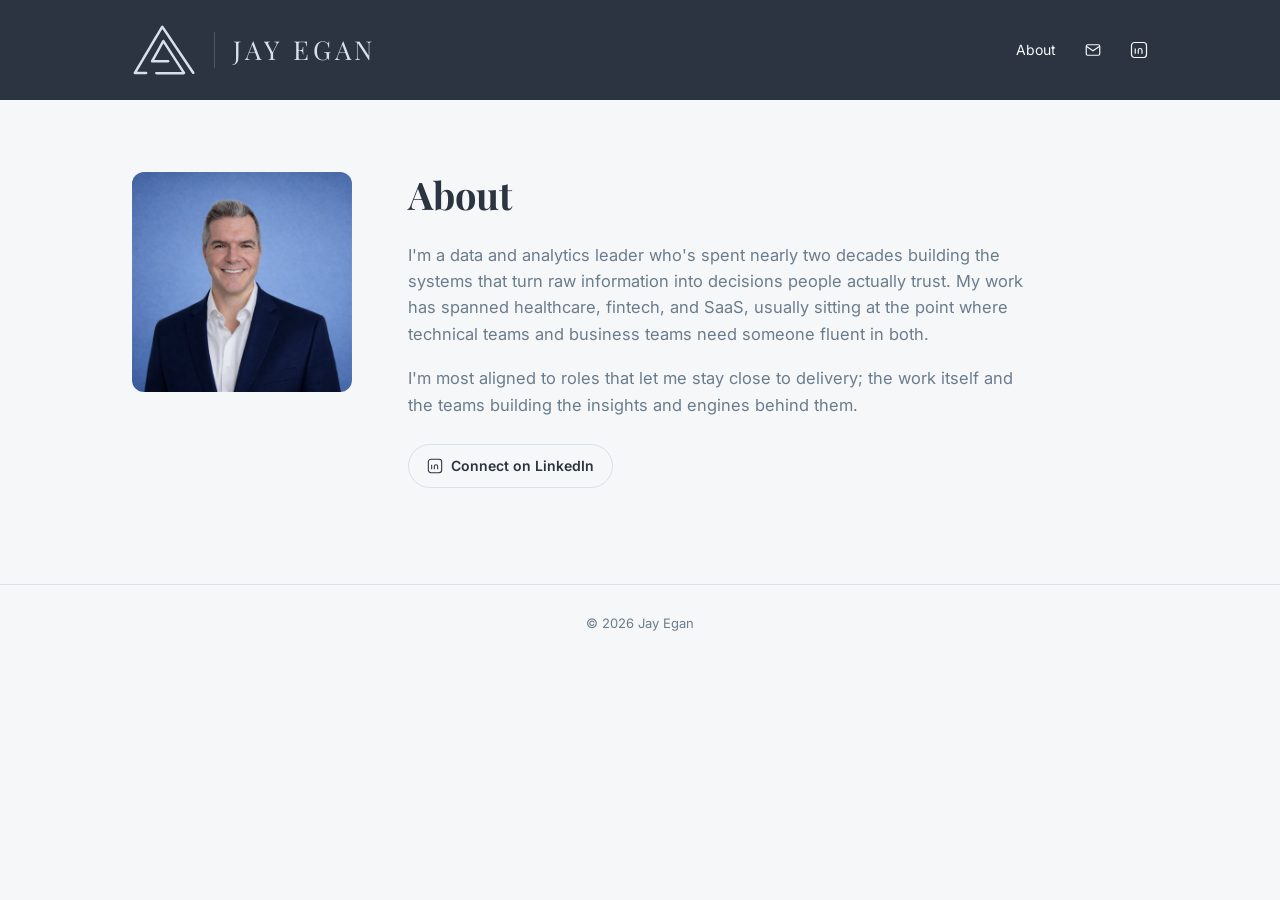
==== about.html @ a522ddd8 "Initial portfolio shell : home, about, project template" ====
<!DOCTYPE html>
<html lang="en">
<head>
<meta charset="UTF-8">
<meta name="viewport" content="width=device-width, initial-scale=1.0">
<title>About &mdash; Jay Egan</title>
<meta name="description" content="About Jay Egan &mdash; data and analytics leader, builder of things.">
<link rel="icon" type="image/svg+xml" href="assets/favicon.svg">
<link rel="preconnect" href="https://fonts.googleapis.com">
<link rel="preconnect" href="https://fonts.gstatic.com" crossorigin>
<link href="https://fonts.googleapis.com/css2?family=Playfair+Display:wght@400;600;700&family=Inter:wght@400;500;600&display=swap" rel="stylesheet">
<link rel="stylesheet" href="css/tokens.css">
<link rel="stylesheet" href="css/styles.css">
</head>
<body>

<header class="site-header">
  <div class="container">
    <a href="index.html" class="brand">
      <svg class="logo-mark" viewBox="206 249 813 660" xmlns="http://www.w3.org/2000/svg">
        <path d="M 596 452 L 588 462 L 513 598 L 446 717 L 446 727 L 448 731 L 456 737 L 470 738 L 471 739 L 666 739 L 675 736 L 679 732 L 682 723 L 681 718 L 679 714 L 674 709 L 669 707 L 489 707 L 488 706 L 494 697 L 604 498 L 606 497 L 838 856 L 837 857 L 512 857 L 507 859 L 502 864 L 500 868 L 499 873 L 502 882 L 508 887 L 515 889 L 863 889 L 870 887 L 878 880 L 881 875 L 882 868 L 879 860 L 616 454 L 609 450 L 602 450 Z"/>
        <path d="M 226 869 L 227 876 L 229 880 L 233 884 L 242 887 L 245 886 L 250 887 L 385 887 L 393 885 L 399 879 L 401 874 L 400 864 L 395 858 L 389 855 L 271 855 L 270 854 L 591 312 L 967 874 L 976 884 L 979 885 L 987 885 L 992 883 L 997 878 L 999 874 L 999 865 L 996 859 L 793 556 L 790 553 L 732 465 L 729 462 L 671 374 L 668 371 L 605 276 L 600 271 L 596 269 L 583 270 L 575 276 L 512 384 L 485 428 L 483 433 L 472 450 L 470 455 L 459 472 L 457 477 L 446 494 L 444 499 L 433 516 L 431 521 L 391 587 L 389 592 L 378 609 L 376 614 L 365 631 L 363 636 L 352 653 L 350 658 L 339 675 L 337 680 L 284 768 L 282 773 L 271 790 L 269 795 L 258 812 L 256 817 L 245 834 L 243 839 L 229 861 Z"/>
      </svg>
      <span class="brand-divider"></span>
      <span class="wordmark">JAY EGAN</span>
    </a>
    <nav class="header-nav">
      <a href="about.html">About</a>
      <a href="mailto:jayegan@gmail.com" class="icon-link" aria-label="Email Jay Egan">
        <svg viewBox="0 0 24 24"><rect x="3" y="5" width="18" height="14" rx="2"/><path d="M3 7l9 6 9-6"/></svg>
      </a>
      <a href="https://www.linkedin.com/in/jayegan/" target="_blank" rel="noopener" class="icon-link" aria-label="Jay Egan on LinkedIn">
        <svg viewBox="0 0 24 24"><rect x="2" y="2" width="20" height="20" rx="4"/><path d="M7 10v7M7 7v.01M11 17v-4.5a2.5 2.5 0 0 1 5 0V17"/></svg>
      </a>
    </nav>
  </div>
</header>

<section class="about">
  <div class="container about-layout">
    <div class="about-photo">
      <img src="assets/jay-egan-photo.jpg" alt="Jay Egan" width="480" height="480">
    </div>
    <div class="about-content">
      <h1>About</h1>
      <p>I'm a data and analytics leader who's spent nearly two decades building the systems that turn raw information into decisions people actually trust. My work has spanned healthcare, fintech, and SaaS, usually sitting at the point where technical teams and business teams need someone fluent in both.</p>
      <p>I'm most aligned to roles that let me stay close to delivery; the work itself and the teams building the insights and engines behind them.</p>
      <a class="linkedin-link" href="https://www.linkedin.com/in/jayegan/" target="_blank" rel="noopener">
        <svg viewBox="0 0 24 24"><rect x="2" y="2" width="20" height="20" rx="4"/><path d="M7 10v7M7 7v.01M11 17v-4.5a2.5 2.5 0 0 1 5 0V17"/></svg>
        Connect on LinkedIn
      </a>
    </div>
  </div>
</section>

<footer class="site-footer">
  <div class="container">&copy; <span id="year"></span> Jay Egan</div>
</footer>

<script src="js/main.js"></script>
</body>
</html>
---- css/tokens.css ----
/* Brand tokens — theme-swappable. Default theme = Slate.
   To switch to Evergreen, replace the values in :root below with the
   "Evergreen alternate" block (confirm exact hex from designer first). */

:root {
  --color-primary: #2B3440;   /* Slate dark, header background */
  --color-grey-light: #E6E8EB;
  --color-mid: #6B7C8C;       /* logo/wordmark tint on dark header */
  --color-pale: #D7E1EA;      /* card borders/backgrounds */
  --color-offwhite: #F6F7F8;  /* body/page background */

  --font-heading: 'Playfair Display', serif;
  --font-body: 'Inter', sans-serif;
}

/* Evergreen alternate (swap-in values, same variable names):
:root {
  --color-primary: #1B3A2E;
  --color-grey-light: #E6E8EB;
  --color-mid: #6B7C8C;
  --color-pale: #D7E1EA;
  --color-offwhite: #F6F7F8;
}
*/
---- css/styles.css ----
* {
  box-sizing: border-box;
}

html, body {
  margin: 0;
  padding: 0;
}

body {
  background: var(--color-offwhite);
  font-family: var(--font-body);
  color: var(--color-mid);
  line-height: 1.6;
}

a {
  color: inherit;
}

h1, h2, h3 {
  font-family: var(--font-heading);
  color: var(--color-primary);
  line-height: 1.2;
  margin: 0 0 0.5em;
}

.container {
  max-width: 1080px;
  margin: 0 auto;
  padding: 0 32px;
}

/* ---------- Header ---------- */

.site-header {
  background: var(--color-primary);
}

.site-header .container {
  display: flex;
  align-items: center;
  justify-content: space-between;
  height: 100px;
}

.brand {
  display: flex;
  align-items: center;
  gap: 18px;
  text-decoration: none;
}

.logo-mark {
  width: auto;
  height: 52px;
  flex-shrink: 0;
}

.logo-mark path {
  fill: var(--color-pale);
}

.brand-divider {
  width: 1px;
  height: 36px;
  background: var(--color-mid);
  opacity: 0.5;
}

.wordmark {
  font-family: var(--font-heading);
  font-weight: 400;
  letter-spacing: 0.16em;
  color: var(--color-pale);
  font-size: 26px;
}

.header-nav {
  display: flex;
  align-items: center;
  gap: 28px;
}

.header-nav a {
  color: var(--color-offwhite);
  text-decoration: none;
  font-size: 14px;
  display: flex;
  align-items: center;
  transition: color 0.15s ease;
}

.header-nav a:hover {
  color: var(--color-grey-light);
}

.header-nav .icon-link svg {
  width: 18px;
  height: 18px;
  fill: none;
  stroke: currentColor;
  stroke-width: 1.6;
}

/* ---------- Hero ---------- */

.hero {
  position: relative;
  overflow: hidden;
  padding: 88px 0 72px;
}

.hero-texture {
  position: absolute;
  inset: 0;
  opacity: 0.05;
  pointer-events: none;
  background-image:
    radial-gradient(circle at 1px 1px, var(--color-primary) 1px, transparent 0);
  background-size: 28px 28px;
}

.hero .container {
  position: relative;
}

.hero h1 {
  font-size: 48px;
  margin-bottom: 16px;
}

.hero-rule {
  border: none;
  border-top: 1px solid var(--color-pale);
  width: 64px;
  margin: 0 0 10px;
}

.hero-punch {
  font-family: var(--font-body);
  font-size: 14px;
  font-weight: 600;
  letter-spacing: 0.02em;
  color: var(--color-primary);
  margin-bottom: 18px;
}

.hero p.hero-body {
  max-width: 640px;
  font-size: 17px;
  line-height: 1.5;
  color: var(--color-mid);
}

/* ---------- Project grid ---------- */

.projects {
  padding: 8px 0 96px;
}

.project-grid {
  display: grid;
  grid-template-columns: repeat(auto-fill, minmax(280px, 1fr));
  gap: 28px;
  margin-top: 36px;
}

.project-card {
  display: flex;
  flex-direction: column;
  background: #fff;
  border: 1px solid var(--color-pale);
  border-radius: 10px;
  overflow: hidden;
  text-decoration: none;
  color: inherit;
  transition: transform 0.15s ease, box-shadow 0.15s ease;
}

.project-card:hover {
  transform: translateY(-3px);
  box-shadow: 0 10px 24px rgba(43, 52, 64, 0.08);
}

.card-screenshot {
  aspect-ratio: 16 / 10;
  background: var(--color-pale);
  display: flex;
  align-items: center;
  justify-content: center;
}

.card-screenshot img {
  width: 100%;
  height: 100%;
  object-fit: cover;
  display: block;
}

.card-screenshot .placeholder-mark {
  width: 40px;
  height: 40px;
  opacity: 0.35;
}

.card-screenshot .placeholder-mark path {
  fill: var(--color-primary);
}

.card-body {
  padding: 20px 22px 24px;
}

.card-body h3 {
  font-size: 20px;
  margin-bottom: 8px;
}

.card-body p {
  margin: 0;
  font-size: 14.5px;
  color: var(--color-mid);
}

.section-label {
  font-family: var(--font-body);
  font-size: 13px;
  font-weight: 600;
  letter-spacing: 0.08em;
  text-transform: uppercase;
  color: var(--color-mid);
}

/* ---------- About page ---------- */

.about {
  padding: 72px 0 96px;
}

.about-layout {
  display: flex;
  gap: 56px;
  align-items: flex-start;
}

.about-photo {
  flex: 0 0 220px;
  width: 220px;
  height: 220px;
  border-radius: 12px;
  background: var(--color-pale);
  display: flex;
  align-items: center;
  justify-content: center;
  overflow: hidden;
}

.about-photo img {
  width: 100%;
  height: 100%;
  object-fit: cover;
  display: block;
}

.about-photo .placeholder-mark {
  width: 64px;
  height: 64px;
  opacity: 0.35;
}

.about-photo .placeholder-mark path {
  fill: var(--color-primary);
}

.about-content h1 {
  font-size: 38px;
  margin-bottom: 24px;
}

.about-content p {
  margin: 0 0 18px;
  font-size: 16.5px;
  max-width: 620px;
}

.linkedin-link {
  display: inline-flex;
  align-items: center;
  gap: 8px;
  margin-top: 8px;
  padding: 10px 18px;
  border: 1px solid var(--color-pale);
  border-radius: 999px;
  text-decoration: none;
  color: var(--color-primary);
  font-size: 14px;
  font-weight: 600;
  transition: background 0.15s ease;
}

.linkedin-link:hover {
  background: var(--color-pale);
}

.linkedin-link svg {
  width: 16px;
  height: 16px;
  fill: none;
  stroke: currentColor;
  stroke-width: 1.6;
}

@media (max-width: 640px) {
  .about-layout {
    flex-direction: column;
  }
  .about-photo {
    width: 160px;
    height: 160px;
    flex-basis: 160px;
  }
}

/* ---------- Project detail ---------- */

.project-detail {
  padding: 64px 0 96px;
}

.project-detail-header {
  max-width: 720px;
  margin-bottom: 40px;
}

.project-detail-header h1 {
  font-size: 40px;
}

.project-detail-header .teaser {
  font-size: 17px;
  margin: 0;
}

.detail-screenshots {
  display: grid;
  grid-template-columns: repeat(auto-fit, minmax(320px, 1fr));
  gap: 20px;
  margin-bottom: 48px;
}

.detail-screenshots .card-screenshot {
  border-radius: 10px;
  border: 1px solid var(--color-pale);
}

.detail-sections {
  max-width: 720px;
}

.detail-section {
  margin-bottom: 36px;
}

.detail-section h2 {
  font-size: 22px;
  margin-bottom: 10px;
}

.detail-section p {
  margin: 0 0 14px;
  font-size: 16px;
}

.detail-links {
  display: flex;
  gap: 14px;
  margin-top: 48px;
}

.detail-links a {
  display: inline-flex;
  align-items: center;
  gap: 8px;
  padding: 12px 22px;
  border-radius: 999px;
  text-decoration: none;
  font-size: 14.5px;
  font-weight: 600;
  transition: opacity 0.15s ease;
}

.detail-links a:hover {
  opacity: 0.85;
}

.detail-links .btn-demo {
  background: var(--color-primary);
  color: var(--color-offwhite);
}

.detail-links .btn-repo {
  background: var(--color-pale);
  color: var(--color-primary);
}

.detail-empty {
  padding: 64px 0;
  text-align: center;
  color: var(--color-mid);
}

/* ---------- Footer ---------- */

.site-footer {
  padding: 28px 0;
  text-align: center;
  font-size: 13px;
  color: var(--color-mid);
  border-top: 1px solid var(--color-pale);
}

@media (max-width: 600px) {
  .hero h1 {
    font-size: 34px;
  }
  .about-content h1 {
    font-size: 30px;
  }
}
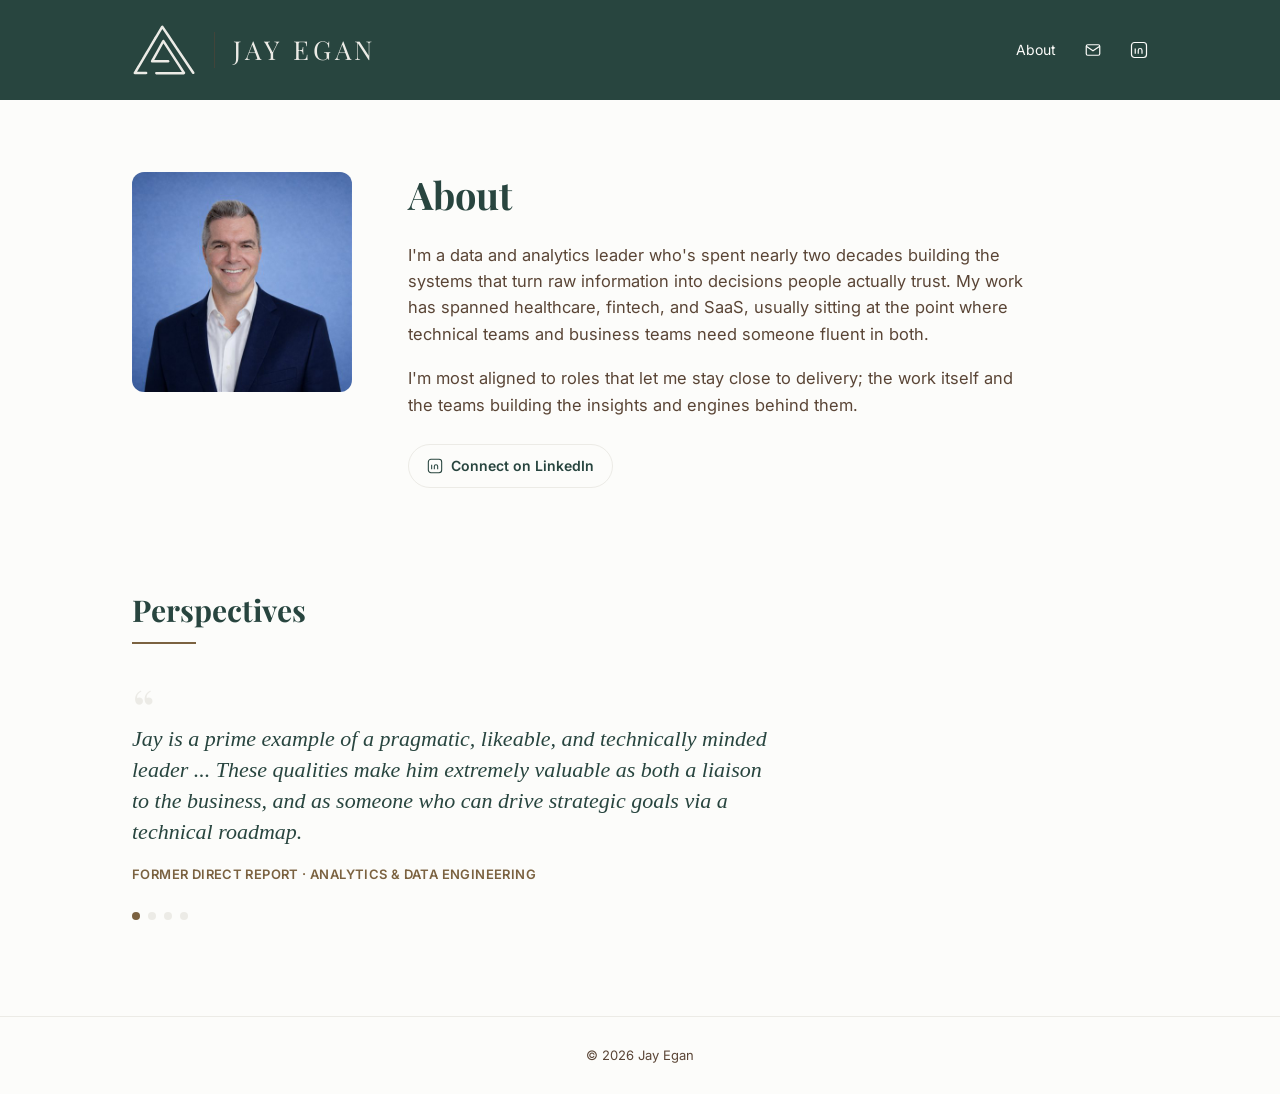
==== commit 4ba21aa2: "Add quotes to About page" ====
--- a/about.html
+++ b/about.html
@@ -53,6 +53,19 @@
   </div>
 </section>
 
+<section class="testimonials">
+  <div class="container">
+    <h2 class="section-heading">Perspectives</h2>
+    <hr class="section-rule">
+    <div class="quote-rotator" id="quote-rotator" role="region" aria-label="Testimonials">
+      <span class="quote-mark" aria-hidden="true">&ldquo;</span>
+      <blockquote class="quote-text" id="quote-text"></blockquote>
+      <p class="quote-attribution" id="quote-attribution"></p>
+      <div class="quote-dots" id="quote-dots"></div>
+    </div>
+  </div>
+</section>
+
 <footer class="site-footer">
   <div class="container">&copy; <span id="year"></span> Jay Egan</div>
 </footer>
--- a/css/tokens.css
+++ b/css/tokens.css
@@ -1,24 +1,30 @@
-/* Brand tokens — theme-swappable. Default theme = Slate.
-   To switch to Evergreen, replace the values in :root below with the
-   "Evergreen alternate" block (confirm exact hex from designer first). */
+/* Brand tokens — theme-swappable. Default theme = Evergreen.
+   To switch back to Slate, replace the values in :root below with the
+   "Slate alternate" block. */
 
 :root {
-  --color-primary: #2B3440;   /* Slate dark, header background */
-  --color-grey-light: #E6E8EB;
-  --color-mid: #6B7C8C;       /* logo/wordmark tint on dark header */
-  --color-pale: #D7E1EA;      /* card borders/backgrounds */
-  --color-offwhite: #F6F7F8;  /* body/page background */
+  --color-primary: #28453F;      /* Evergreen, header background + headings */
+  --color-primary-deep: #1F3631; /* Deep Evergreen, shadow/hover tint */
+  --color-mid: #5A4536;          /* Walnut, body text / softer neutral */
+  --color-accent: #7B6240;       /* Brass, accent lines + emphasis moments */
+  --color-pale: #ECEBE6;         /* Stone, card borders/backgrounds, header mark+wordmark tint */
+  --color-offwhite: #FCFCFA;     /* Paper, body/page background */
+  --color-grey-light: #A8B9AF;   /* Sage, hover tint */
+  --color-card: #FFFFFF;         /* Card surface */
 
   --font-heading: 'Playfair Display', serif;
   --font-body: 'Inter', sans-serif;
 }
 
-/* Evergreen alternate (swap-in values, same variable names):
+/* Slate alternate (original palette, swap-in values, same variable names):
 :root {
-  --color-primary: #1B3A2E;
-  --color-grey-light: #E6E8EB;
+  --color-primary: #2B3440;
+  --color-primary-deep: #1F2733;
   --color-mid: #6B7C8C;
+  --color-accent: #6B7C8C;
   --color-pale: #D7E1EA;
   --color-offwhite: #F6F7F8;
+  --color-grey-light: #E6E8EB;
+  --color-card: #FFFFFF;
 }
 */
--- a/css/styles.css
+++ b/css/styles.css
@@ -74,6 +74,7 @@
   letter-spacing: 0.16em;
   color: var(--color-pale);
   font-size: 26px;
+  white-space: nowrap;
 }
 
 .header-nav {
@@ -132,16 +133,17 @@
 
 .hero-rule {
   border: none;
-  border-top: 1px solid var(--color-pale);
+  border-top: 2px solid var(--color-accent);
   width: 64px;
   margin: 0 0 10px;
 }
 
 .hero-punch {
   font-family: var(--font-body);
-  font-size: 14px;
+  font-size: 16px;
   font-weight: 600;
-  letter-spacing: 0.02em;
+  letter-spacing: 0.04em;
+  text-transform: uppercase;
   color: var(--color-primary);
   margin-bottom: 18px;
 }
@@ -169,7 +171,7 @@
 .project-card {
   display: flex;
   flex-direction: column;
-  background: #fff;
+  background: var(--color-card);
   border: 1px solid var(--color-pale);
   border-radius: 10px;
   overflow: hidden;
@@ -180,18 +182,22 @@
 
 .project-card:hover {
   transform: translateY(-3px);
-  box-shadow: 0 10px 24px rgba(43, 52, 64, 0.08);
+  box-shadow: 0 10px 24px rgba(40, 69, 63, 0.08);
 }
 
 .card-screenshot {
+  position: relative;
   aspect-ratio: 16 / 10;
   background: var(--color-pale);
   display: flex;
   align-items: center;
   justify-content: center;
+  overflow: hidden;
 }
 
 .card-screenshot img {
+  position: absolute;
+  inset: 0;
   width: 100%;
   height: 100%;
   object-fit: cover;
@@ -214,22 +220,40 @@
 
 .card-body h3 {
   font-size: 20px;
-  margin-bottom: 8px;
-}
-
-.card-body p {
+  margin-bottom: 10px;
+}
+
+.card-tagline {
+  margin: 0 0 12px;
+  font-family: var(--font-body);
+  font-size: 13px;
+  font-weight: 700;
+  letter-spacing: 0.03em;
+  color: var(--color-accent);
+}
+
+.card-teaser {
   margin: 0;
   font-size: 14.5px;
   color: var(--color-mid);
-}
-
-.section-label {
-  font-family: var(--font-body);
-  font-size: 13px;
-  font-weight: 600;
-  letter-spacing: 0.08em;
-  text-transform: uppercase;
-  color: var(--color-mid);
+  display: -webkit-box;
+  -webkit-line-clamp: 3;
+  line-clamp: 3;
+  -webkit-box-orient: vertical;
+  overflow: hidden;
+}
+
+.section-heading {
+  font-size: 30px;
+  font-weight: 700;
+  margin-bottom: 0;
+}
+
+.section-rule {
+  border: none;
+  border-top: 2px solid var(--color-accent);
+  width: 64px;
+  margin: 14px 0 8px;
 }
 
 /* ---------- About page ---------- */
@@ -322,6 +346,78 @@
   }
 }
 
+/* ---------- Testimonials ---------- */
+
+.testimonials {
+  padding: 8px 0 96px;
+}
+
+.quote-rotator {
+  max-width: 640px;
+  margin-top: 36px;
+}
+
+.quote-mark {
+  display: block;
+  font-family: var(--font-heading);
+  font-size: 56px;
+  line-height: 1;
+  color: var(--color-pale);
+  margin-bottom: -12px;
+}
+
+.quote-text {
+  margin: 0 0 16px;
+  font-family: var(--font-heading);
+  font-style: italic;
+  font-size: 22px;
+  line-height: 1.4;
+  color: var(--color-primary);
+  transition: opacity 0.3s ease;
+}
+
+.quote-attribution {
+  margin: 0;
+  font-family: var(--font-body);
+  font-size: 13px;
+  font-weight: 600;
+  letter-spacing: 0.03em;
+  text-transform: uppercase;
+  color: var(--color-accent);
+  transition: opacity 0.3s ease;
+}
+
+.quote-text.fading,
+.quote-attribution.fading {
+  opacity: 0;
+}
+
+.quote-dots {
+  display: flex;
+  gap: 8px;
+  margin-top: 28px;
+}
+
+.quote-dot {
+  width: 8px;
+  height: 8px;
+  padding: 0;
+  border: none;
+  border-radius: 50%;
+  background: var(--color-pale);
+  cursor: pointer;
+}
+
+.quote-dot.active {
+  background: var(--color-accent);
+}
+
+@media (max-width: 600px) {
+  .quote-text {
+    font-size: 19px;
+  }
+}
+
 /* ---------- Project detail ---------- */
 
 .project-detail {
@@ -335,6 +431,16 @@
 
 .project-detail-header h1 {
   font-size: 40px;
+  margin-bottom: 10px;
+}
+
+.detail-tagline {
+  margin: 0 0 12px;
+  font-family: var(--font-body);
+  font-size: 15px;
+  font-weight: 700;
+  letter-spacing: 0.03em;
+  color: var(--color-accent);
 }
 
 .project-detail-header .teaser {
@@ -428,3 +534,25 @@
     font-size: 30px;
   }
 }
+
+@media (max-width: 480px) {
+  .site-header .container {
+    height: 72px;
+  }
+  .brand {
+    gap: 10px;
+  }
+  .logo-mark {
+    height: 34px;
+  }
+  .brand-divider {
+    height: 24px;
+  }
+  .wordmark {
+    font-size: 15px;
+    letter-spacing: 0.06em;
+  }
+  .header-nav {
+    gap: 14px;
+  }
+}
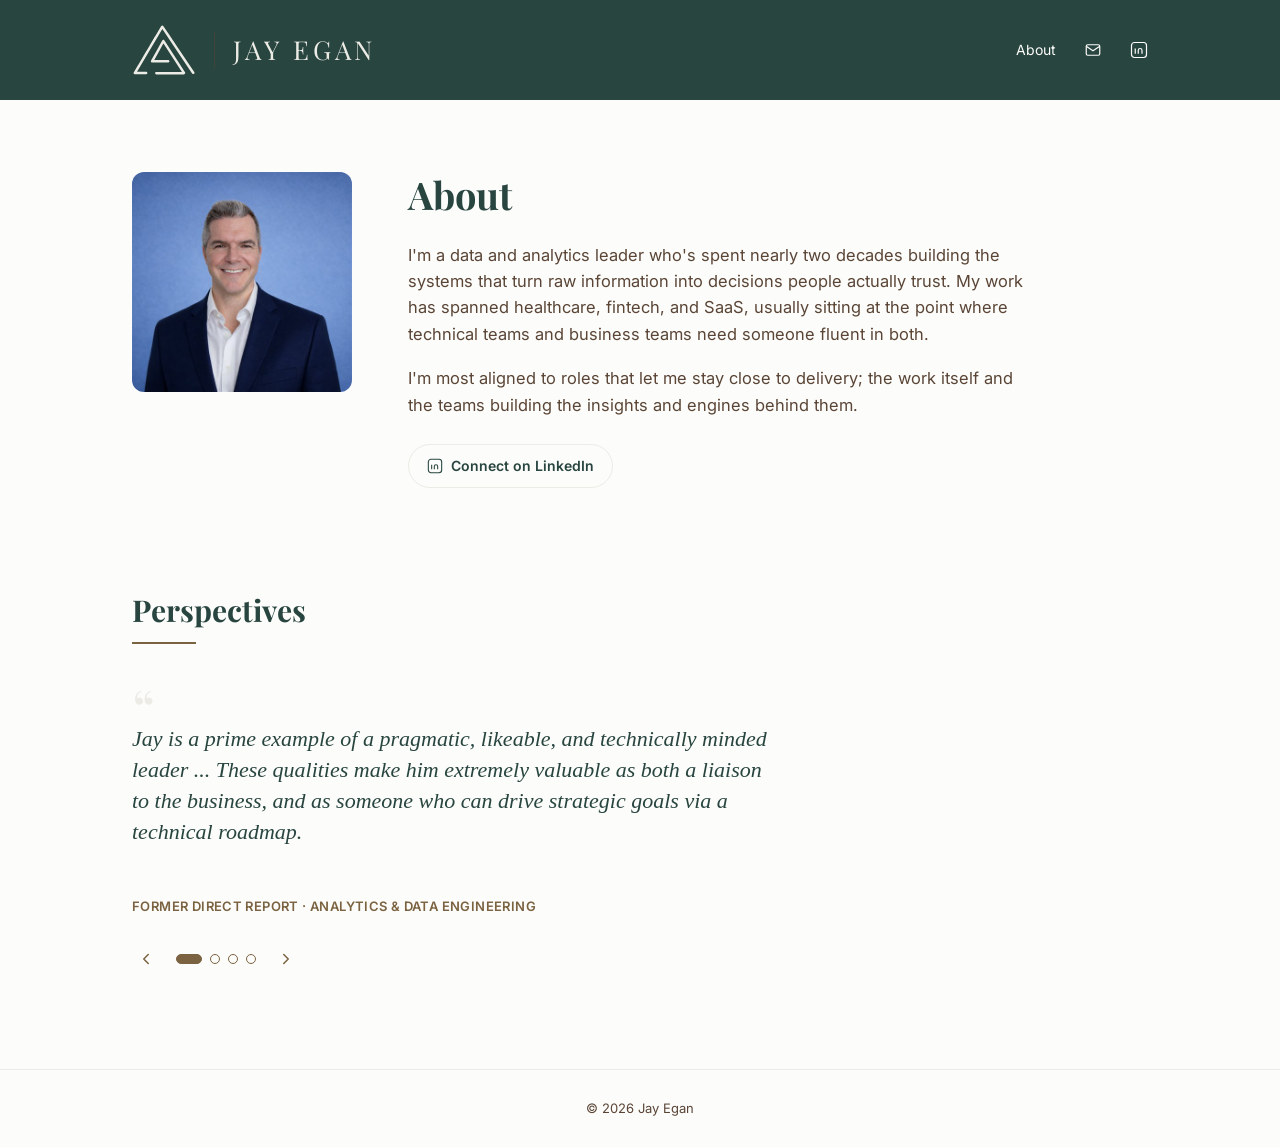
==== commit 4e7ce9e9: "Add chevrons to About quote feature" ====
--- a/about.html
+++ b/about.html
@@ -61,7 +61,15 @@
       <span class="quote-mark" aria-hidden="true">&ldquo;</span>
       <blockquote class="quote-text" id="quote-text"></blockquote>
       <p class="quote-attribution" id="quote-attribution"></p>
-      <div class="quote-dots" id="quote-dots"></div>
+      <div class="quote-nav">
+        <button type="button" class="quote-arrow" id="quote-prev" aria-label="Previous testimonial">
+          <svg viewBox="0 0 24 24"><path d="M15 6l-6 6 6 6"/></svg>
+        </button>
+        <div class="quote-dots" id="quote-dots"></div>
+        <button type="button" class="quote-arrow" id="quote-next" aria-label="Next testimonial">
+          <svg viewBox="0 0 24 24"><path d="M9 6l6 6-6 6"/></svg>
+        </button>
+      </div>
     </div>
   </div>
 </section>
--- a/css/styles.css
+++ b/css/styles.css
@@ -368,6 +368,7 @@
 
 .quote-text {
   margin: 0 0 16px;
+  min-height: 156px;
   font-family: var(--font-heading);
   font-style: italic;
   font-size: 22px;
@@ -392,29 +393,65 @@
   opacity: 0;
 }
 
+.quote-nav {
+  display: flex;
+  align-items: center;
+  gap: 16px;
+  margin-top: 28px;
+}
+
 .quote-dots {
   display: flex;
   gap: 8px;
-  margin-top: 28px;
 }
 
 .quote-dot {
-  width: 8px;
-  height: 8px;
+  width: 10px;
+  height: 10px;
+  padding: 0;
+  border: 1.5px solid var(--color-accent);
+  border-radius: 999px;
+  background: transparent;
+  cursor: pointer;
+  transition: width 0.2s ease, background 0.2s ease;
+}
+
+.quote-dot.active {
+  width: 26px;
+  background: var(--color-accent);
+}
+
+.quote-arrow {
+  display: flex;
+  align-items: center;
+  justify-content: center;
+  width: 28px;
+  height: 28px;
   padding: 0;
   border: none;
-  border-radius: 50%;
-  background: var(--color-pale);
+  background: none;
+  color: var(--color-accent);
   cursor: pointer;
 }
 
-.quote-dot.active {
-  background: var(--color-accent);
+.quote-arrow svg {
+  width: 18px;
+  height: 18px;
+  fill: none;
+  stroke: currentColor;
+  stroke-width: 2;
+  stroke-linecap: round;
+  stroke-linejoin: round;
+}
+
+.quote-arrow:hover {
+  opacity: 0.7;
 }
 
 @media (max-width: 600px) {
   .quote-text {
     font-size: 19px;
+    min-height: 168px;
   }
 }
 
